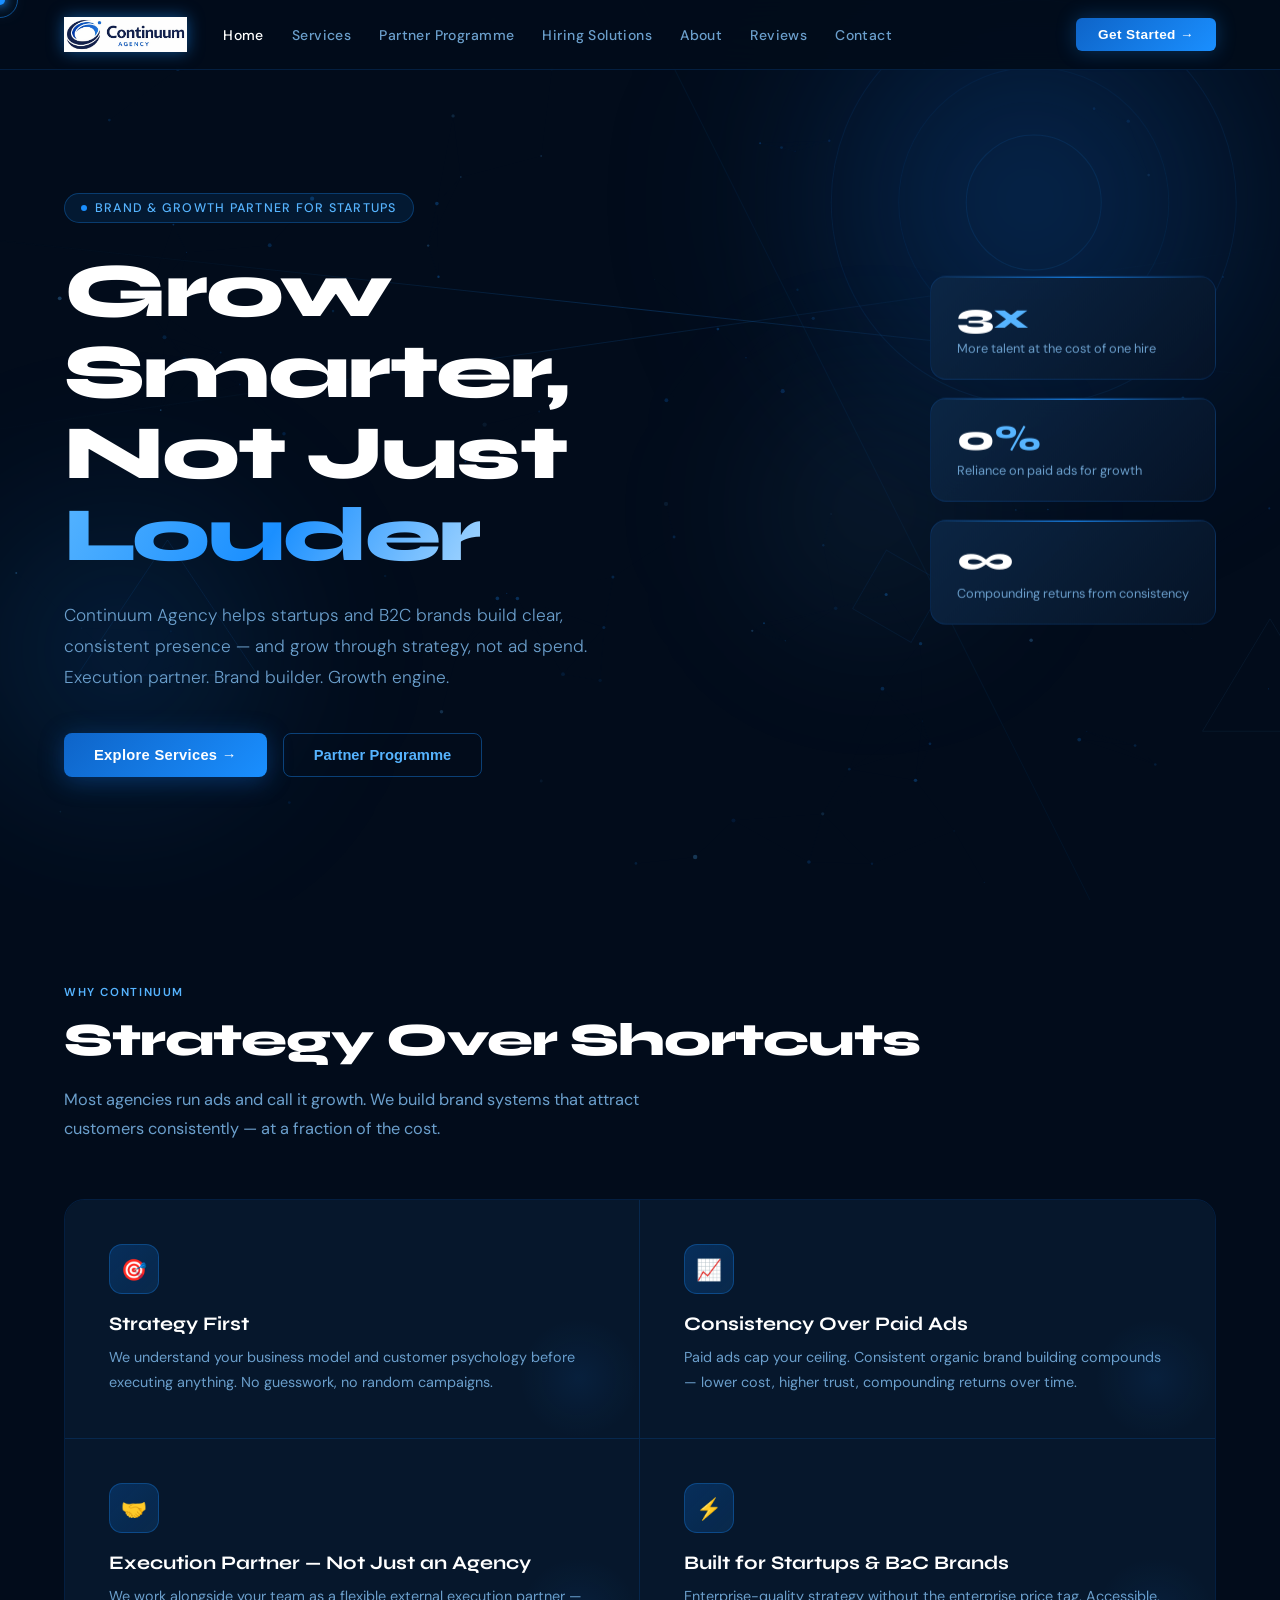
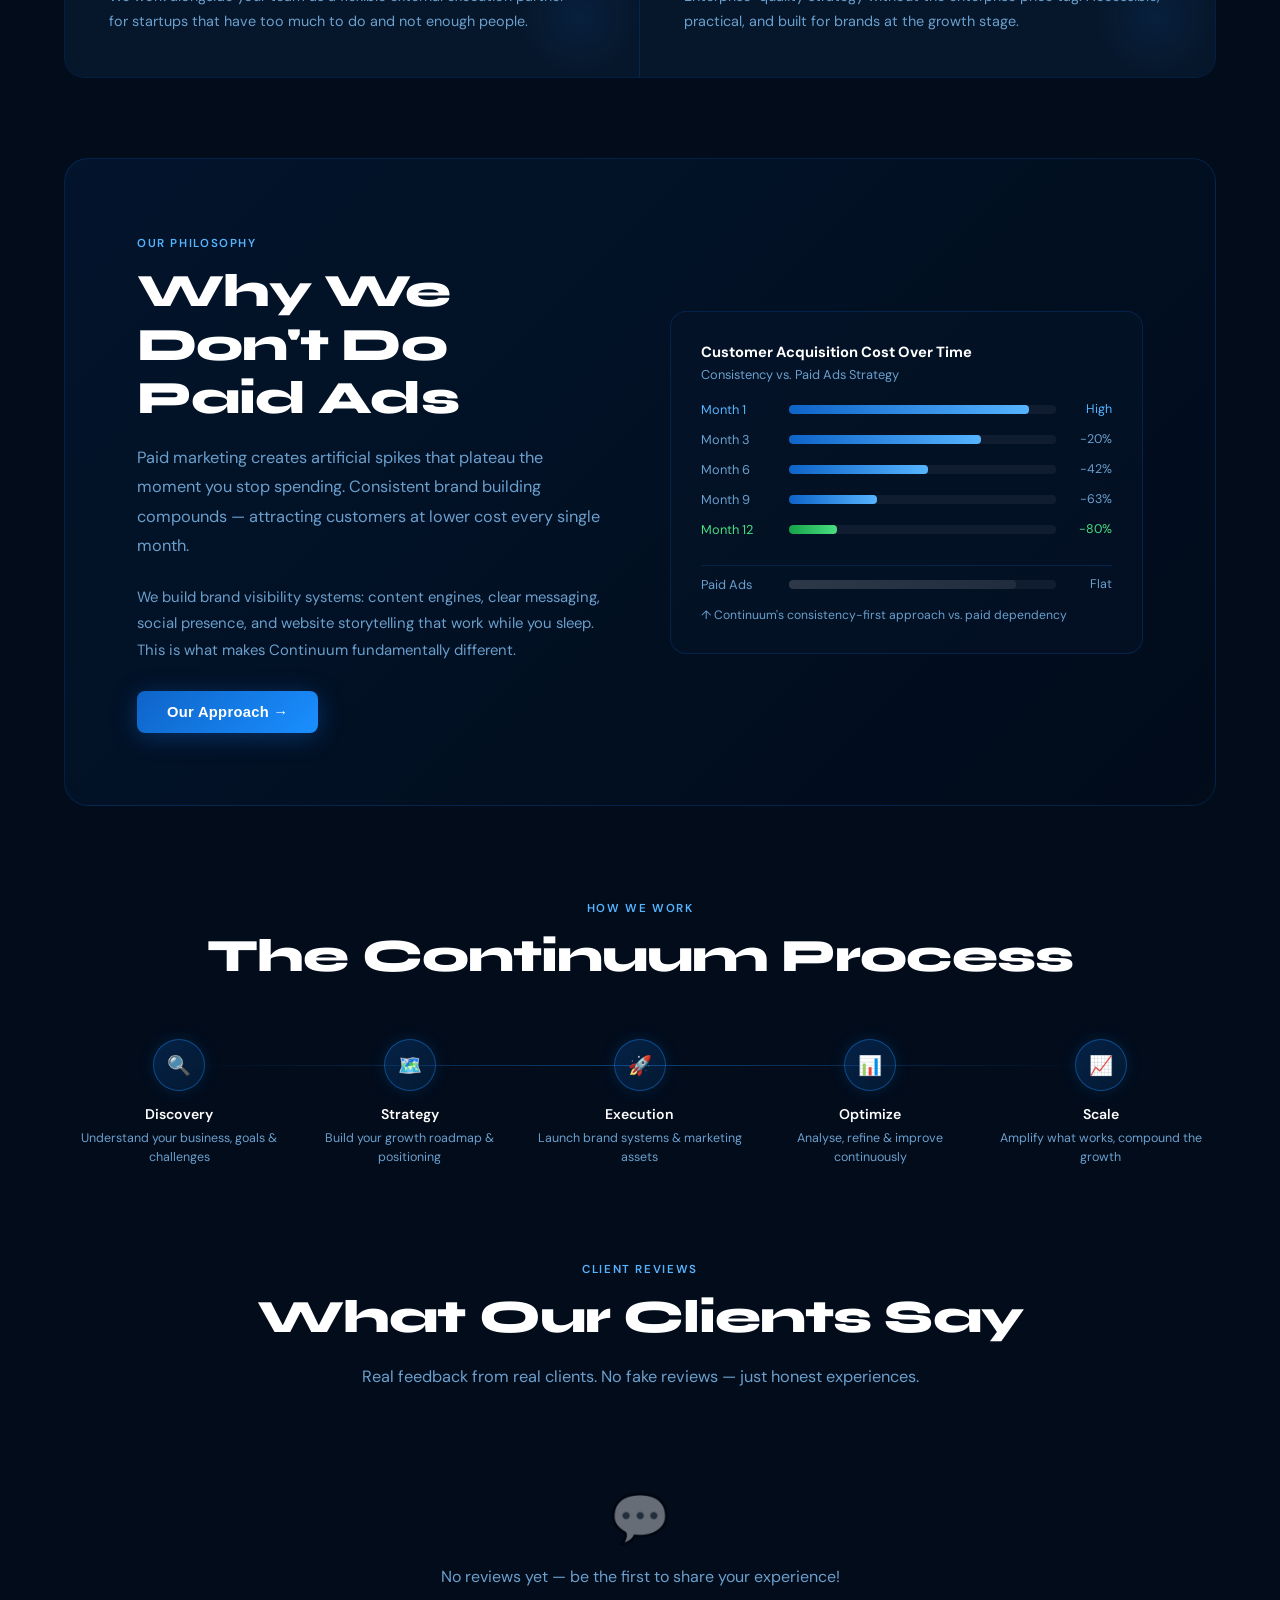
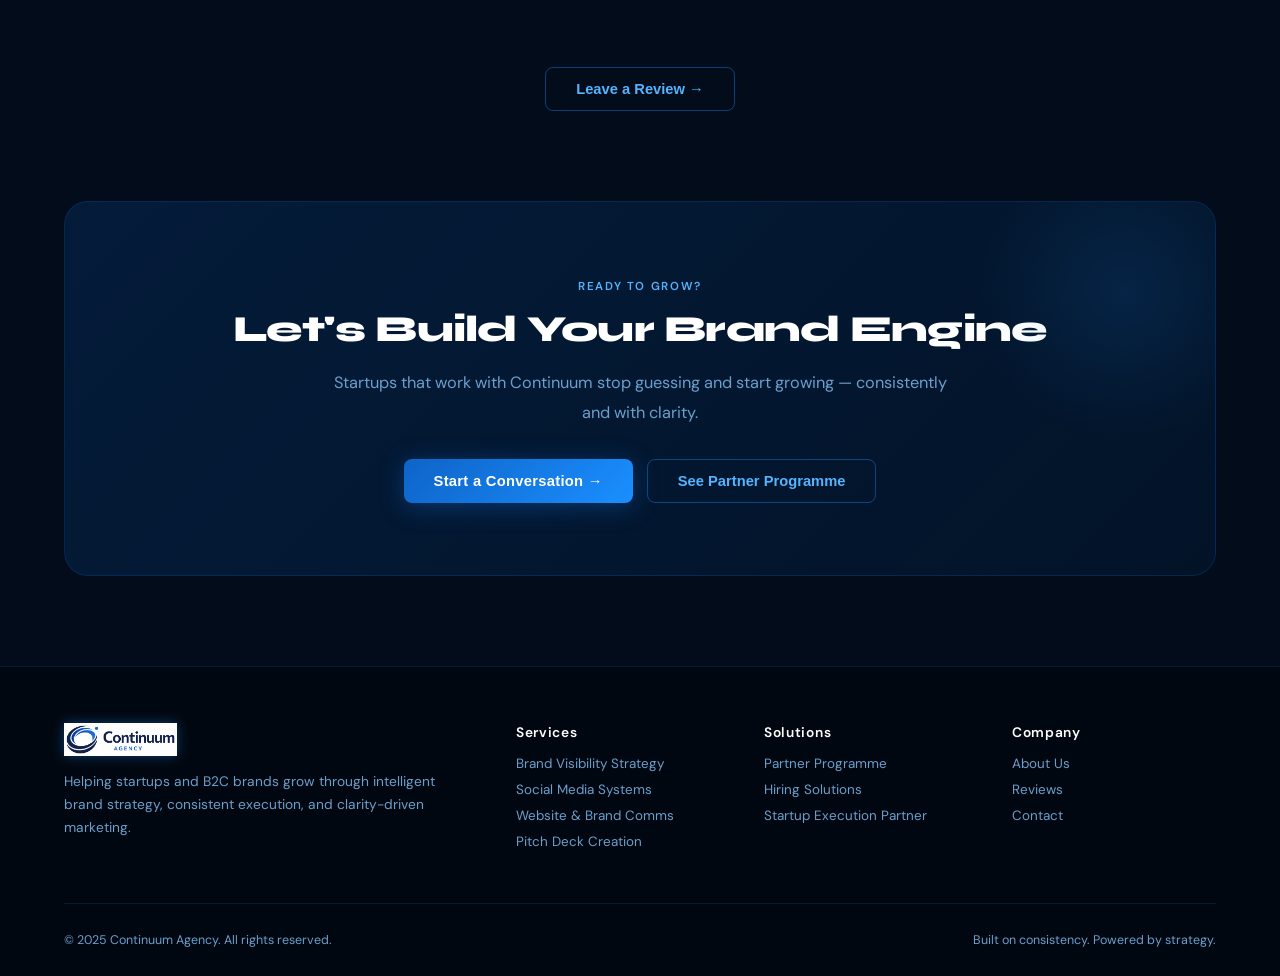
==== index.html @ 82c7ea87 "final website" ====
<!DOCTYPE html>
<html lang="en">
<head>
<meta charset="UTF-8">
<meta name="viewport" content="width=device-width, initial-scale=1.0">
<title>Continuum Agency – Growth Partner for Startups</title>
<link href="https://fonts.googleapis.com/css2?family=Syne:wght@400;500;600;700;800&family=DM+Sans:ital,wght@0,300;0,400;0,500;1,300&display=swap" rel="stylesheet">
<style>
:root {
  --deep: #020c1b;
  --dark: #061428;
  --mid: #0a2040;
  --panel: #0d2847;
  --border: rgba(14,100,200,0.22);
  --b1: #0e64c8;
  --b2: #1a8fff;
  --b3: #56b4ff;
  --b4: #a8d8ff;
  --b5: #d6eeff;
  --accent: #1a8fff;
  --glow: rgba(26,143,255,0.35);
  --white: #ffffff;
  --text: #cce4ff;
  --muted: #6b9fcc;
}
*{margin:0;padding:0;box-sizing:border-box;}
html{scroll-behavior:smooth;}
body{
  font-family:'DM Sans',sans-serif;
  background:var(--deep);
  color:var(--text);
  overflow-x:hidden;
  cursor:none;
}

/* CUSTOM CURSOR */
.cursor{
  position:fixed;width:10px;height:10px;background:var(--b2);
  border-radius:50%;pointer-events:none;z-index:9999;
  transform:translate(-50%,-50%);transition:transform 0.1s;
  box-shadow:0 0 10px var(--b2),0 0 20px var(--b3);
}
.cursor-ring{
  position:fixed;width:36px;height:36px;border:1.5px solid rgba(26,143,255,0.5);
  border-radius:50%;pointer-events:none;z-index:9998;
  transform:translate(-50%,-50%);transition:all 0.15s ease;
}

/* CANVAS BG */
#bg-canvas{position:fixed;top:0;left:0;width:100%;height:100%;z-index:0;pointer-events:none;opacity:0.55;}

/* PAGE SYSTEM */
.page{display:none;min-height:100vh;position:relative;z-index:1;}
.page.active{display:block;}

/* NAV */
nav{
  position:fixed;top:0;left:0;right:0;z-index:1000;
  display:flex;align-items:center;justify-content:space-between;
  padding:0 5%;height:70px;
  background:rgba(2,12,27,0.92);
  backdrop-filter:blur(20px);
  border-bottom:1px solid var(--border);
}
.nav-logo{cursor:pointer;display:flex;align-items:center;margin-right:36px;flex-shrink:0;}
.nav-logo img{height:36px;width:auto;display:block;object-fit:contain;filter:drop-shadow(0 0 8px rgba(26,143,255,0.5));}
.nav-links{display:flex;gap:28px;align-items:center;flex:1;}
.nav-links a{
  color:var(--muted);text-decoration:none;
  font-weight:500;font-size:0.875rem;letter-spacing:0.03em;
  cursor:pointer;transition:color 0.2s;white-space:nowrap;
}
.nav-links a:hover,.nav-links a.active{color:var(--white);}
.nav-cta{
  background:linear-gradient(135deg,var(--b1),var(--b2));
  color:white;padding:9px 22px;border-radius:6px;
  font-weight:600;font-size:0.85rem;cursor:pointer;border:none;
  letter-spacing:0.03em;transition:all 0.2s;white-space:nowrap;
  flex-shrink:0;margin-left:20px;
  box-shadow:0 0 20px rgba(26,143,255,0.3);
}
.nav-cta:hover{transform:translateY(-1px);box-shadow:0 4px 24px rgba(26,143,255,0.5);}

/* HERO */
.hero{
  min-height:100vh;padding-top:70px;
  display:flex;align-items:center;
  position:relative;overflow:hidden;padding:70px 5% 0;
}
.hero-orb{
  position:absolute;border-radius:50%;filter:blur(80px);pointer-events:none;
}
.orb1{width:600px;height:600px;background:radial-gradient(circle,rgba(10,64,128,0.6),transparent 70%);top:-100px;right:-50px;}
.orb2{width:400px;height:400px;background:radial-gradient(circle,rgba(26,143,255,0.2),transparent 70%);bottom:50px;left:-80px;}
.orb3{width:300px;height:300px;background:radial-gradient(circle,rgba(86,180,255,0.15),transparent 70%);top:40%;right:20%;}

/* Geometric lines */
.geo-lines{position:absolute;inset:0;pointer-events:none;overflow:hidden;}
.geo-lines svg{position:absolute;inset:0;width:100%;height:100%;}

.hero-content{position:relative;z-index:2;max-width:680px;animation:fadeUp 0.9s ease both;}
.hero-badge{
  display:inline-flex;align-items:center;gap:8px;
  background:rgba(26,143,255,0.1);border:1px solid rgba(26,143,255,0.3);
  padding:6px 16px;border-radius:100px;margin-bottom:28px;
  font-size:0.78rem;font-weight:500;letter-spacing:0.1em;
  color:var(--b3);text-transform:uppercase;
}
.hero-badge-dot{width:6px;height:6px;border-radius:50%;background:var(--b2);animation:pulse 2s infinite;}
h1{
  font-family:'Syne',sans-serif;
  font-size:clamp(2.8rem,6vw,5rem);font-weight:800;line-height:1.06;
  color:var(--white);margin-bottom:24px;letter-spacing:-0.025em;
}
.gradient-text{
  background:linear-gradient(120deg,var(--b3),var(--b2),var(--b4));
  -webkit-background-clip:text;-webkit-text-fill-color:transparent;background-clip:text;
}
.hero-sub{font-size:1.08rem;line-height:1.8;color:var(--muted);margin-bottom:40px;max-width:540px;font-weight:300;}
.hero-actions{display:flex;gap:16px;flex-wrap:wrap;}
.btn-primary{
  background:linear-gradient(135deg,var(--b1),var(--b2));color:white;
  padding:13px 30px;border-radius:8px;font-weight:600;font-size:0.92rem;
  cursor:pointer;border:none;letter-spacing:0.02em;
  transition:all 0.2s;display:inline-flex;align-items:center;gap:8px;
  box-shadow:0 4px 24px rgba(14,100,200,0.4);
}
.btn-primary:hover{transform:translateY(-2px);box-shadow:0 8px 32px rgba(26,143,255,0.5);}
.btn-outline{
  background:transparent;color:var(--b3);
  padding:13px 30px;border-radius:8px;font-weight:600;font-size:0.92rem;
  cursor:pointer;border:1px solid rgba(26,143,255,0.4);
  transition:all 0.2s;display:inline-flex;align-items:center;gap:8px;
}
.btn-outline:hover{border-color:var(--b2);background:rgba(26,143,255,0.08);color:var(--white);}

.hero-stats{
  position:absolute;right:5%;top:50%;transform:translateY(-50%);
  display:flex;flex-direction:column;gap:18px;z-index:2;
  animation:fadeIn 1s 0.5s ease both;
}
.stat-card{
  background:linear-gradient(135deg,rgba(13,40,71,0.9),rgba(6,20,40,0.9));
  border:1px solid var(--border);backdrop-filter:blur(12px);
  border-radius:16px;padding:22px 26px;min-width:190px;
  position:relative;overflow:hidden;
}
.stat-card::before{
  content:'';position:absolute;top:0;left:0;right:0;height:1px;
  background:linear-gradient(90deg,transparent,var(--b2),transparent);
}
.stat-card .num{font-family:'Syne',sans-serif;font-size:2.2rem;font-weight:800;color:var(--white);line-height:1;}
.stat-card .num span{color:var(--b3);}
.stat-card .label{color:var(--muted);font-size:0.8rem;margin-top:6px;}

/* SECTION */
section{padding:90px 5%;}
.section-tag{
  display:inline-block;font-size:0.72rem;letter-spacing:0.14em;
  text-transform:uppercase;color:var(--b3);font-weight:600;margin-bottom:14px;
}
h2{
  font-family:'Syne',sans-serif;
  font-size:clamp(1.9rem,4vw,2.9rem);font-weight:800;
  color:var(--white);line-height:1.15;letter-spacing:-0.02em;margin-bottom:18px;
}
h3{font-family:'Syne',sans-serif;font-size:1.2rem;font-weight:700;color:var(--white);margin-bottom:10px;}
.section-lead{font-size:1.02rem;color:var(--muted);line-height:1.78;max-width:620px;}

/* FLOATING SHAPES */
.float-shape{position:absolute;border-radius:50%;opacity:0.06;pointer-events:none;}

/* WHY GRID */
.why-grid{
  display:grid;grid-template-columns:1fr 1fr;
  border:1px solid var(--border);border-radius:20px;overflow:hidden;margin-top:56px;
}
.why-item{
  padding:44px;background:rgba(13,40,71,0.4);
  border-right:1px solid var(--border);border-bottom:1px solid var(--border);
  transition:background 0.3s;position:relative;overflow:hidden;
}
.why-item::after{
  content:'';position:absolute;bottom:0;right:0;
  width:120px;height:120px;border-radius:50%;
  background:radial-gradient(circle,rgba(26,143,255,0.08),transparent 70%);
  transition:all 0.3s;
}
.why-item:hover{background:rgba(26,143,255,0.07);}
.why-item:hover::after{transform:scale(2);}
.why-item:nth-child(even){border-right:none;}
.why-item:nth-last-child(-n+2){border-bottom:none;}
.why-icon{
  width:50px;height:50px;border-radius:13px;
  background:linear-gradient(135deg,rgba(14,100,200,0.3),rgba(26,143,255,0.15));
  border:1px solid rgba(26,143,255,0.3);
  display:flex;align-items:center;justify-content:center;
  font-size:1.3rem;margin-bottom:18px;
}
.why-item p{color:var(--muted);font-size:0.9rem;line-height:1.7;margin-top:6px;}

/* SERVICES */
.services-grid{display:grid;grid-template-columns:repeat(3,1fr);gap:20px;margin-top:56px;}
.service-card{
  background:linear-gradient(160deg,rgba(13,40,71,0.6),rgba(6,20,40,0.8));
  border:1px solid var(--border);border-radius:20px;padding:36px 28px;
  transition:all 0.3s;position:relative;overflow:hidden;
}
.service-card::before{
  content:'';position:absolute;top:0;left:0;right:0;height:2px;
  background:linear-gradient(90deg,transparent,var(--b2),transparent);
  opacity:0;transition:opacity 0.3s;
}
.service-card:hover{border-color:rgba(26,143,255,0.4);background:linear-gradient(160deg,rgba(26,143,255,0.1),rgba(6,20,40,0.9));transform:translateY(-4px);}
.service-card:hover::before{opacity:1;}
.service-icon{font-size:1.9rem;margin-bottom:18px;}
.service-card p{color:var(--muted);font-size:0.88rem;line-height:1.65;}
.service-includes{list-style:none;margin-top:12px;display:flex;flex-direction:column;gap:7px;}
.service-includes li{color:var(--muted);font-size:0.86rem;display:flex;align-items:flex-start;gap:8px;}
.service-includes li::before{content:'→';color:var(--b3);flex-shrink:0;font-size:0.78rem;margin-top:2px;}
.purpose{
  margin-top:14px;padding-top:12px;border-top:1px solid var(--border);
  font-size:0.8rem;color:var(--b3);font-weight:500;font-style:italic;
}

/* REVIEW SECTION */
.reviews-section{padding:90px 5%;position:relative;overflow:hidden;}
.reviews-bg{
  position:absolute;inset:0;
  background:linear-gradient(180deg,var(--deep) 0%,rgba(10,32,64,0.5) 50%,var(--deep) 100%);
  pointer-events:none;
}

.review-submit-card{
  background:linear-gradient(135deg,rgba(13,40,71,0.8),rgba(6,20,40,0.9));
  border:1px solid var(--border);border-radius:24px;padding:52px;
  position:relative;overflow:hidden;max-width:700px;margin:0 auto;
}
.review-submit-card::before{
  content:'';position:absolute;top:-50%;left:-50%;
  width:200%;height:200%;
  background:radial-gradient(ellipse 50% 40% at 50% 0%,rgba(26,143,255,0.08),transparent 60%);
  pointer-events:none;
}
.stars-input{display:flex;gap:6px;margin-bottom:20px;}
.star-btn{
  font-size:1.8rem;cursor:pointer;color:rgba(255,255,255,0.2);
  transition:color 0.15s,transform 0.1s;background:none;border:none;
  padding:0 2px;
}
.star-btn.active,.star-btn:hover{color:#fbbf24;transform:scale(1.15);}

.review-list{
  display:grid;grid-template-columns:repeat(3,1fr);gap:20px;margin-top:48px;
}
.review-card{
  background:linear-gradient(160deg,rgba(13,40,71,0.7),rgba(6,20,40,0.8));
  border:1px solid var(--border);border-radius:18px;padding:28px 24px;
  position:relative;overflow:hidden;
}
.review-card::before{
  content:open-quote;position:absolute;top:-10px;left:16px;
  font-size:5rem;color:rgba(26,143,255,0.1);font-family:serif;line-height:1;
}
.review-stars{color:#fbbf24;font-size:0.9rem;margin-bottom:10px;letter-spacing:2px;}
.review-text{color:var(--text);font-size:0.9rem;line-height:1.7;margin-bottom:16px;}
.review-author-name{color:var(--white);font-weight:600;font-size:0.88rem;}
.review-author-company{color:var(--muted);font-size:0.8rem;}
.review-date{color:var(--muted);font-size:0.75rem;margin-top:4px;}
.empty-reviews{
  text-align:center;padding:48px;color:var(--muted);
  grid-column:1/-1;
}
.empty-reviews .empty-icon{font-size:3rem;margin-bottom:16px;opacity:0.4;}

/* CONSISTENCY */
.consistency-section{
  background:linear-gradient(135deg,rgba(14,100,200,0.1),rgba(6,20,40,0));
  border-radius:24px;border:1px solid var(--border);
  padding:72px;margin:0 5%;
  display:grid;grid-template-columns:1fr 1fr;gap:60px;align-items:center;
}
.consistency-chart{
  background:rgba(6,20,40,0.6);border-radius:16px;padding:30px;
  border:1px solid var(--border);
}
.bar-chart{display:flex;flex-direction:column;gap:13px;margin-top:18px;}
.bar-row{display:flex;align-items:center;gap:12px;}
.bar-label{font-size:0.8rem;color:var(--muted);width:76px;flex-shrink:0;}
.bar-track{flex:1;background:rgba(255,255,255,0.05);border-radius:4px;height:9px;overflow:hidden;}
.bar-fill{height:100%;border-radius:4px;background:linear-gradient(90deg,var(--b1),var(--b3));}
.bar-fill.muted{background:linear-gradient(90deg,rgba(255,255,255,0.12),rgba(255,255,255,0.07));}
.bar-pct{font-size:0.78rem;color:var(--muted);width:44px;text-align:right;}

/* PROCESS */
.process-steps{
  display:grid;grid-template-columns:repeat(5,1fr);
  gap:0;margin-top:56px;position:relative;
}
.process-steps::before{
  content:'';position:absolute;top:26px;left:10%;right:10%;
  height:1px;background:linear-gradient(90deg,transparent,rgba(26,143,255,0.4),transparent);
}
.process-step{text-align:center;padding:0 10px;}
.p-dot{
  width:52px;height:52px;border-radius:50%;
  background:linear-gradient(135deg,rgba(14,100,200,0.25),rgba(26,143,255,0.1));
  border:1.5px solid rgba(26,143,255,0.4);
  display:flex;align-items:center;justify-content:center;
  margin:0 auto 14px;font-size:1.2rem;position:relative;z-index:1;
  box-shadow:0 0 16px rgba(26,143,255,0.15);
}
.process-step h4{color:var(--white);font-size:0.88rem;font-weight:600;margin-bottom:6px;}
.process-step p{color:var(--muted);font-size:0.78rem;line-height:1.5;}

/* PARTNER */
.partner-hero{
  background:linear-gradient(135deg,rgba(14,100,200,0.15),rgba(6,20,40,0) 60%);
  border:1px solid var(--border);border-radius:24px;
  padding:60px;margin-top:44px;position:relative;overflow:hidden;
}
.partner-hero::after{
  content:'';position:absolute;right:-80px;top:-80px;
  width:380px;height:380px;border-radius:50%;
  background:radial-gradient(circle,rgba(26,143,255,0.12),transparent 70%);
}
.partner-how{display:grid;grid-template-columns:repeat(3,1fr);gap:20px;margin-top:44px;}
.step-card{
  background:linear-gradient(160deg,rgba(13,40,71,0.6),rgba(6,20,40,0.8));
  border:1px solid var(--border);border-radius:16px;padding:28px;
}
.step-num{
  font-family:'Syne',sans-serif;font-size:2.8rem;font-weight:800;
  color:rgba(26,143,255,0.18);line-height:1;margin-bottom:14px;
}
.step-card p{color:var(--muted);font-size:0.9rem;line-height:1.7;}
.companies-visual{
  background:rgba(6,20,40,0.6);border:1px solid var(--border);
  border-radius:16px;padding:36px;margin-top:44px;
}
.companies-grid{display:grid;grid-template-columns:repeat(3,1fr);gap:14px;margin-top:20px;}
.company-col{
  background:rgba(14,100,200,0.1);border-radius:12px;padding:18px;text-align:center;
  border:1px solid rgba(26,143,255,0.15);
}
.company-col .company-name{font-family:'Syne',sans-serif;font-weight:700;color:var(--white);margin-bottom:10px;}
.role-tag{
  display:inline-block;background:rgba(26,143,255,0.15);border:1px solid rgba(26,143,255,0.25);
  padding:3px 10px;border-radius:100px;font-size:0.76rem;color:var(--b4);margin:3px;
}

/* HIRING */
.hiring-grid{display:grid;grid-template-columns:1fr 1fr;gap:28px;margin-top:44px;}
.hiring-card{
  background:linear-gradient(160deg,rgba(13,40,71,0.6),rgba(6,20,40,0.8));
  border:1px solid var(--border);border-radius:20px;padding:44px;
}
.hiring-step{
  display:flex;gap:14px;align-items:flex-start;
  padding:14px 0;border-bottom:1px solid var(--border);
}
.hiring-step:last-child{border-bottom:none;}
.step-icon{
  width:34px;height:34px;border-radius:50%;
  background:rgba(14,100,200,0.2);border:1px solid rgba(26,143,255,0.25);
  display:flex;align-items:center;justify-content:center;
  flex-shrink:0;color:var(--b3);font-weight:700;font-size:0.82rem;
}
.step-text h4{color:var(--white);font-size:0.92rem;font-weight:600;margin-bottom:3px;}
.step-text p{color:var(--muted);font-size:0.86rem;line-height:1.6;}

/* ABOUT */
.about-layout{display:grid;grid-template-columns:1fr 1fr;gap:72px;align-items:center;}
.value-item{display:flex;gap:14px;align-items:flex-start;padding:18px 0;border-bottom:1px solid var(--border);}
.value-item:last-child{border-bottom:none;}
.value-icon{font-size:1.4rem;flex-shrink:0;}
.value-item h4{color:var(--white);font-weight:600;margin-bottom:3px;}
.value-item p{color:var(--muted);font-size:0.88rem;line-height:1.6;}
.about-visual{
  background:linear-gradient(160deg,rgba(13,40,71,0.7),rgba(6,20,40,0.9));
  border:1px solid var(--border);border-radius:24px;padding:44px;text-align:center;
}
.mission-stat-grid{display:grid;grid-template-columns:1fr 1fr;gap:20px;margin-top:28px;}
.m-stat{
  background:rgba(14,100,200,0.12);border-radius:13px;padding:24px;
  border:1px solid rgba(26,143,255,0.2);
}
.m-stat .big{font-family:'Syne',sans-serif;font-size:1.8rem;font-weight:800;color:var(--white);}
.m-stat .small{color:var(--muted);font-size:0.8rem;margin-top:4px;}

/* CONTACT */
.contact-layout{display:grid;grid-template-columns:1fr 1fr;gap:72px;align-items:start;}
.contact-form{
  background:linear-gradient(160deg,rgba(13,40,71,0.7),rgba(6,20,40,0.9));
  border:1px solid var(--border);border-radius:20px;padding:44px;
}
.form-group{margin-bottom:20px;}
.form-group label{display:block;font-size:0.83rem;font-weight:500;color:var(--muted);margin-bottom:7px;}
.form-group input,.form-group textarea,.form-group select{
  width:100%;background:rgba(6,20,40,0.8);border:1px solid var(--border);
  border-radius:8px;padding:11px 14px;color:var(--white);
  font-family:'DM Sans',sans-serif;font-size:0.92rem;
  outline:none;transition:border-color 0.2s;
}
.form-group input:focus,.form-group textarea:focus,.form-group select:focus{border-color:var(--b2);}
.form-group select option{background:var(--dark);}
.form-group textarea{resize:vertical;min-height:110px;}
.contact-info{padding-top:36px;}
.info-item{display:flex;gap:14px;align-items:flex-start;padding:20px 0;border-bottom:1px solid var(--border);}
.info-icon{
  width:46px;height:46px;border-radius:12px;
  background:rgba(14,100,200,0.2);border:1px solid rgba(26,143,255,0.25);
  display:flex;align-items:center;justify-content:center;font-size:1.1rem;flex-shrink:0;
}
.info-item h4{color:var(--white);font-weight:600;margin-bottom:3px;}
.info-item p{color:var(--muted);font-size:0.88rem;}

/* FOOTER */
footer{
  background:rgba(0,0,0,0.4);border-top:1px solid var(--border);
  padding:56px 5% 28px;position:relative;z-index:1;
}
.footer-grid{display:grid;grid-template-columns:2fr 1fr 1fr 1fr;gap:44px;margin-bottom:44px;}
.footer-brand img{height:33px;object-fit:contain;display:block;filter:drop-shadow(0 0 6px rgba(26,143,255,0.4));}
.footer-brand p{color:var(--muted);font-size:0.86rem;line-height:1.7;margin-top:14px;}
.footer-col h5{color:var(--white);font-weight:600;margin-bottom:14px;font-size:0.86rem;letter-spacing:0.05em;}
.footer-col a{display:block;color:var(--muted);text-decoration:none;font-size:0.84rem;margin-bottom:9px;cursor:pointer;transition:color 0.2s;}
.footer-col a:hover{color:var(--b3);}
.footer-bottom{
  display:flex;justify-content:space-between;align-items:center;
  padding-top:28px;border-top:1px solid var(--border);
  color:var(--muted);font-size:0.78rem;
}

/* SUCCESS / ERROR MSGS */
.success-msg,.error-msg{
  display:none;border-radius:8px;padding:14px;text-align:center;margin-top:14px;
  font-size:0.88rem;
}
.success-msg{background:rgba(26,143,255,0.12);border:1px solid rgba(26,143,255,0.35);color:var(--b4);}
.error-msg{background:rgba(239,68,68,0.12);border:1px solid rgba(239,68,68,0.3);color:#fca5a5;}

/* ANIMATIONS */
@keyframes fadeUp{from{opacity:0;transform:translateY(20px);}to{opacity:1;transform:translateY(0);}}
@keyframes fadeIn{from{opacity:0;}to{opacity:1;}}
@keyframes pulse{0%,100%{opacity:1;}50%{opacity:0.4;}}
@keyframes float{0%,100%{transform:translateY(0);}50%{transform:translateY(-12px);}}
@keyframes rotateSlow{to{transform:rotate(360deg);}}

/* DECORATIVE SVG ELEMENT */
.deco-ring{
  position:absolute;border-radius:50%;
  border:1px solid rgba(26,143,255,0.12);
  pointer-events:none;
}

/* RESPONSIVE */
@media(max-width:1100px){.nav-links{gap:18px;}.nav-links a{font-size:0.82rem;}}
@media(max-width:900px){
  .hero-stats{display:none;}
  .services-grid,.partner-how,.companies-grid,.review-list{grid-template-columns:1fr 1fr;}
  .process-steps{grid-template-columns:1fr 1fr;}
  .why-grid,.hiring-grid,.about-layout,.contact-layout,.footer-grid{grid-template-columns:1fr;}
  .consistency-section{grid-template-columns:1fr;margin:0;border-radius:0;padding:56px 5%;}
  .partner-hero{padding:36px;}
}
@media(max-width:600px){
  .services-grid,.partner-how,.companies-grid,.review-list{grid-template-columns:1fr;}
  .nav-links{display:none;}
  h1{font-size:2.2rem;}
  body{cursor:auto;}
  .cursor,.cursor-ring{display:none;}
}
</style>
</head>
<body>

<div class="cursor" id="cursor"></div>
<div class="cursor-ring" id="cursorRing"></div>
<canvas id="bg-canvas"></canvas>

<!-- NAV -->
<nav>
  <div class="nav-logo" onclick="showPage('home')">
    <img src="[data-uri]" alt="Continuum Agency">
  </div>
  <div class="nav-links">
    <a onclick="showPage('home')" class="active" id="nav-home">Home</a>
    <a onclick="showPage('services')" id="nav-services">Services</a>
    <a onclick="showPage('partner')" id="nav-partner">Partner Programme</a>
    <a onclick="showPage('hiring')" id="nav-hiring">Hiring Solutions</a>
    <a onclick="showPage('about')" id="nav-about">About</a>
    <a onclick="showPage('reviews')" id="nav-reviews">Reviews</a>
    <a onclick="showPage('contact')" id="nav-contact">Contact</a>
  </div>
  <button class="nav-cta" onclick="showPage('contact')">Get Started →</button>
</nav>


<!-- ==================== HOME ==================== -->
<div class="page active" id="page-home">
  <section class="hero">
    <div class="hero-orb orb1"></div>
    <div class="hero-orb orb2"></div>
    <div class="hero-orb orb3"></div>

    <!-- Geometric SVG lines -->
    <div class="geo-lines">
      <svg viewBox="0 0 1400 800" preserveAspectRatio="xMidYMid slice">
        <defs>
          <linearGradient id="lineGrad" x1="0%" y1="0%" x2="100%" y2="0%">
            <stop offset="0%" style="stop-color:transparent"/>
            <stop offset="50%" style="stop-color:rgba(26,143,255,0.25)"/>
            <stop offset="100%" style="stop-color:transparent"/>
          </linearGradient>
        </defs>
        <line x1="0" y1="200" x2="1400" y2="350" stroke="url(#lineGrad)" stroke-width="0.8"/>
        <line x1="0" y1="400" x2="1400" y2="200" stroke="url(#lineGrad)" stroke-width="0.5"/>
        <line x1="700" y1="0" x2="1100" y2="800" stroke="rgba(26,143,255,0.1)" stroke-width="0.6"/>
        <circle cx="1050" cy="180" r="180" fill="none" stroke="rgba(26,143,255,0.08)" stroke-width="1"/>
        <circle cx="1050" cy="180" r="120" fill="none" stroke="rgba(26,143,255,0.06)" stroke-width="1"/>
        <circle cx="1050" cy="180" r="60" fill="none" stroke="rgba(26,143,255,0.1)" stroke-width="1"/>
        <polygon points="200,600 280,480 360,600" fill="none" stroke="rgba(26,143,255,0.1)" stroke-width="0.8"/>
        <polygon points="1200,650 1260,550 1320,650" fill="none" stroke="rgba(86,180,255,0.08)" stroke-width="0.8"/>
        <rect x="900" y="500" width="60" height="60" fill="none" stroke="rgba(26,143,255,0.08)" stroke-width="0.8" transform="rotate(30 930 530)"/>
      </svg>
    </div>

    <div class="hero-content">
      <div class="hero-badge">
        <div class="hero-badge-dot"></div>
        Brand & Growth Partner for Startups
      </div>
      <h1>Grow Smarter,<br>Not Just <span class="gradient-text">Louder</span></h1>
      <p class="hero-sub">
        Continuum Agency helps startups and B2C brands build clear, consistent presence — and grow through strategy, not ad spend. Execution partner. Brand builder. Growth engine.
      </p>
      <div class="hero-actions">
        <button class="btn-primary" onclick="showPage('services')">Explore Services →</button>
        <button class="btn-outline" onclick="showPage('partner')">Partner Programme</button>
      </div>
    </div>

    <div class="hero-stats">
      <div class="stat-card">
        <div class="num">3<span>x</span></div>
        <div class="label">More talent at the cost of one hire</div>
      </div>
      <div class="stat-card">
        <div class="num">0<span>%</span></div>
        <div class="label">Reliance on paid ads for growth</div>
      </div>
      <div class="stat-card">
        <div class="num">∞</div>
        <div class="label">Compounding returns from consistency</div>
      </div>
    </div>
  </section>

  <!-- WHY -->
  <section style="padding:80px 5%;">
    <div class="section-tag">Why Continuum</div>
    <h2>Strategy Over Shortcuts</h2>
    <p class="section-lead">Most agencies run ads and call it growth. We build brand systems that attract customers consistently — at a fraction of the cost.</p>
    <div class="why-grid">
      <div class="why-item">
        <div class="why-icon">🎯</div>
        <h3>Strategy First</h3>
        <p>We understand your business model and customer psychology before executing anything. No guesswork, no random campaigns.</p>
      </div>
      <div class="why-item">
        <div class="why-icon">📈</div>
        <h3>Consistency Over Paid Ads</h3>
        <p>Paid ads cap your ceiling. Consistent organic brand building compounds — lower cost, higher trust, compounding returns over time.</p>
      </div>
      <div class="why-item">
        <div class="why-icon">🤝</div>
        <h3>Execution Partner — Not Just an Agency</h3>
        <p>We work alongside your team as a flexible external execution partner — for startups that have too much to do and not enough people.</p>
      </div>
      <div class="why-item">
        <div class="why-icon">⚡</div>
        <h3>Built for Startups & B2C Brands</h3>
        <p>Enterprise-quality strategy without the enterprise price tag. Accessible, practical, and built for brands at the growth stage.</p>
      </div>
    </div>
  </section>

  <!-- CONSISTENCY -->
  <div class="consistency-section">
    <div>
      <div class="section-tag">Our Philosophy</div>
      <h2>Why We Don't Do Paid Ads</h2>
      <p class="section-lead" style="margin-bottom:24px;">
        Paid marketing creates artificial spikes that plateau the moment you stop spending. Consistent brand building compounds — attracting customers at lower cost every single month.
      </p>
      <p style="color:var(--muted);font-size:0.93rem;line-height:1.78;">
        We build brand visibility systems: content engines, clear messaging, social presence, and website storytelling that work while you sleep. This is what makes Continuum fundamentally different.
      </p>
      <button class="btn-primary" style="margin-top:28px;" onclick="showPage('about')">Our Approach →</button>
    </div>
    <div class="consistency-chart">
      <h4 style="color:var(--white);font-size:0.92rem;margin-bottom:4px;">Customer Acquisition Cost Over Time</h4>
      <p style="color:var(--muted);font-size:0.8rem;margin-bottom:8px;">Consistency vs. Paid Ads Strategy</p>
      <div class="bar-chart">
        <div class="bar-row"><div class="bar-label" style="color:var(--b3);">Month 1</div><div class="bar-track"><div class="bar-fill" style="width:90%;"></div></div><div class="bar-pct" style="color:var(--b3);">High</div></div>
        <div class="bar-row"><div class="bar-label">Month 3</div><div class="bar-track"><div class="bar-fill" style="width:72%;"></div></div><div class="bar-pct">-20%</div></div>
        <div class="bar-row"><div class="bar-label">Month 6</div><div class="bar-track"><div class="bar-fill" style="width:52%;"></div></div><div class="bar-pct">-42%</div></div>
        <div class="bar-row"><div class="bar-label">Month 9</div><div class="bar-track"><div class="bar-fill" style="width:33%;"></div></div><div class="bar-pct">-63%</div></div>
        <div class="bar-row"><div class="bar-label" style="color:#4ade80;">Month 12</div><div class="bar-track"><div class="bar-fill" style="width:18%;background:linear-gradient(90deg,#16a34a,#4ade80);"></div></div><div class="bar-pct" style="color:#4ade80;">-80%</div></div>
        <div style="margin-top:14px;padding-top:10px;border-top:1px solid var(--border);">
          <div class="bar-row"><div class="bar-label" style="color:var(--muted);">Paid Ads</div><div class="bar-track"><div class="bar-fill muted" style="width:85%;"></div></div><div class="bar-pct" style="color:var(--muted);">Flat</div></div>
        </div>
      </div>
      <p style="font-size:0.76rem;color:var(--muted);margin-top:14px;">↑ Continuum's consistency-first approach vs. paid dependency</p>
    </div>
  </div>

  <!-- PROCESS -->
  <section>
    <div style="text-align:center;margin-bottom:6px;">
      <div class="section-tag">How We Work</div>
      <h2>The Continuum Process</h2>
    </div>
    <div class="process-steps">
      <div class="process-step"><div class="p-dot">🔍</div><h4>Discovery</h4><p>Understand your business, goals & challenges</p></div>
      <div class="process-step"><div class="p-dot">🗺️</div><h4>Strategy</h4><p>Build your growth roadmap & positioning</p></div>
      <div class="process-step"><div class="p-dot">🚀</div><h4>Execution</h4><p>Launch brand systems & marketing assets</p></div>
      <div class="process-step"><div class="p-dot">📊</div><h4>Optimize</h4><p>Analyse, refine & improve continuously</p></div>
      <div class="process-step"><div class="p-dot">📈</div><h4>Scale</h4><p>Amplify what works, compound the growth</p></div>
    </div>
  </section>

  <!-- REVIEWS PREVIEW -->
  <section style="padding-top:0;">
    <div style="text-align:center;margin-bottom:8px;">
      <div class="section-tag">Client Reviews</div>
      <h2>What Our Clients Say</h2>
      <p class="section-lead" style="margin:0 auto 36px;text-align:center;">Real feedback from real clients. No fake reviews — just honest experiences.</p>
    </div>
    <div id="home-reviews-preview" class="review-list"></div>
    <div style="text-align:center;margin-top:32px;">
      <button class="btn-outline" onclick="showPage('reviews')">Leave a Review →</button>
    </div>
  </section>

  <!-- CTA -->
  <section style="padding-top:0;text-align:center;">
    <div style="background:linear-gradient(135deg,rgba(14,100,200,0.18),rgba(26,143,255,0.06));
                border:1px solid var(--border);border-radius:24px;padding:72px 36px;position:relative;overflow:hidden;">
      <div style="position:absolute;top:-60px;right:-60px;width:300px;height:300px;border-radius:50%;background:radial-gradient(circle,rgba(26,143,255,0.12),transparent 70%);pointer-events:none;"></div>
      <div class="section-tag">Ready to Grow?</div>
      <h2 style="font-size:2.3rem;">Let's Build Your Brand Engine</h2>
      <p class="section-lead" style="margin:0 auto 32px;text-align:center;">
        Startups that work with Continuum stop guessing and start growing — consistently and with clarity.
      </p>
      <div style="display:flex;gap:14px;justify-content:center;flex-wrap:wrap;">
        <button class="btn-primary" onclick="showPage('contact')">Start a Conversation →</button>
        <button class="btn-outline" onclick="showPage('partner')">See Partner Programme</button>
      </div>
    </div>
  </section>

  <footer>
    <div class="footer-grid">
      <div class="footer-brand"><img src="[data-uri]" alt="Continuum Agency"><p>Helping startups and B2C brands grow through intelligent brand strategy, consistent execution, and clarity-driven marketing.</p></div>
      <div class="footer-col"><h5>Services</h5><a onclick="showPage('services')">Brand Visibility Strategy</a><a onclick="showPage('services')">Social Media Systems</a><a onclick="showPage('services')">Website & Brand Comms</a><a onclick="showPage('services')">Pitch Deck Creation</a></div>
      <div class="footer-col"><h5>Solutions</h5><a onclick="showPage('partner')">Partner Programme</a><a onclick="showPage('hiring')">Hiring Solutions</a><a onclick="showPage('services')">Startup Execution Partner</a></div>
      <div class="footer-col"><h5>Company</h5><a onclick="showPage('about')">About Us</a><a onclick="showPage('reviews')">Reviews</a><a onclick="showPage('contact')">Contact</a></div>
    </div>
    <div class="footer-bottom"><span>© 2025 Continuum Agency. All rights reserved.</span><span>Built on consistency. Powered by strategy.</span></div>
  </footer>
</div>


<!-- ==================== SERVICES ==================== -->
<div class="page" id="page-services">
  <div style="padding-top:70px;">
    <section>
      <div class="section-tag">What We Do</div>
      <h2>Core Services of<br>Continuum Agency</h2>
      <p class="section-lead">Six focused offerings — each designed to help startups and B2C brands build clarity, consistency, and compounding growth.</p>
      <div class="services-grid">
        <div class="service-card"><div class="service-icon">🏷️</div><h3>Brand Visibility Strategy</h3><p>Helping B2C brands build a clear and consistent presence across platforms.</p><ul class="service-includes"><li>Brand positioning refinement</li><li>Messaging and storytelling framework</li><li>Content direction for social platforms</li><li>Brand voice development</li></ul><div class="purpose">Purpose: To make sure the brand communicates clearly and consistently.</div></div>
        <div class="service-card"><div class="service-icon">📱</div><h3>Social Media Content Systems</h3><p>Creating a structured and consistent content presence for brands.</p><ul class="service-includes"><li>Monthly content calendar</li><li>Instagram content planning</li><li>Caption strategy and hooks</li><li>Content themes and storytelling formats</li></ul><div class="purpose">Purpose: To maintain consistent visibility and engagement.</div></div>
        <div class="service-card"><div class="service-icon">🌐</div><h3>Website & Brand Communication</h3><p>Helping brands communicate their story clearly through their website.</p><ul class="service-includes"><li>Website structure planning</li><li>Website messaging and copy guidance</li><li>Landing page optimisation</li><li>Brand narrative alignment with website</li></ul><div class="purpose">Purpose: To ensure the website reflects the brand story and positioning.</div></div>
        <div class="service-card"><div class="service-icon">📊</div><h3>Pitch Deck Creation</h3><p>Helping startups present their brand clearly to investors or partners.</p><ul class="service-includes"><li>Investor pitch deck design</li><li>Brand story presentation</li><li>Market positioning slides</li><li>Visual narrative structure</li></ul><div class="purpose">Purpose: To make the brand clear and compelling for investors.</div></div>
        <div class="service-card"><div class="service-icon">👥</div><h3>Hiring & Team Structuring Support</h3><p>Helping early-stage brands hire the right marketing roles.</p><ul class="service-includes"><li>Identifying marketing roles needed</li><li>Writing job descriptions</li><li>Structuring marketing teams</li><li>End-to-end hiring guidance</li></ul><div class="purpose">Purpose: To help brands build the right internal marketing foundation.</div></div>
        <div class="service-card" style="border-color:rgba(26,143,255,0.35);background:linear-gradient(160deg,rgba(14,100,200,0.14),rgba(6,20,40,0.9));"><div class="service-icon">⚡</div><h3>Startup Execution Partner</h3><p>Many startups have too much work but not enough people. Work with us on a monthly partnership model.</p><ul class="service-includes"><li>Ongoing marketing support</li><li>Content creation assistance</li><li>Pitch decks & website improvements</li><li>Brand communication work</li></ul><div class="purpose">Think of it as: an on-demand marketing & brand execution partner.</div></div>
      </div>

      <div style="margin-top:36px;background:linear-gradient(135deg,rgba(14,100,200,0.16),rgba(26,143,255,0.05));
                  border:1px solid var(--border);border-radius:20px;padding:52px 44px;
                  display:grid;grid-template-columns:1fr 1fr;gap:44px;align-items:center;">
        <div>
          <div class="section-tag">Our Differentiator</div>
          <h3 style="font-size:1.5rem;margin-bottom:14px;">Why Our Approach Works</h3>
          <p style="color:var(--muted);line-height:1.78;font-size:0.93rem;">We don't run ads and call it growth. We build brand systems — clear messaging, consistent content, and well-structured communication — that compound over time and reduce your cost per acquisition with every passing month.</p>
        </div>
        <div style="display:flex;flex-direction:column;gap:13px;">
          <div style="display:flex;gap:10px;"><span style="color:#4ade80;font-size:1rem;flex-shrink:0;">✓</span><p style="color:var(--text);font-size:0.9rem;">Strategy before execution — always</p></div>
          <div style="display:flex;gap:10px;"><span style="color:#4ade80;font-size:1rem;flex-shrink:0;">✓</span><p style="color:var(--text);font-size:0.9rem;">Consistency that builds brand authority over time</p></div>
          <div style="display:flex;gap:10px;"><span style="color:#4ade80;font-size:1rem;flex-shrink:0;">✓</span><p style="color:var(--text);font-size:0.9rem;">Flexible execution partner — not just an advisor</p></div>
          <div style="display:flex;gap:10px;"><span style="color:#4ade80;font-size:1rem;flex-shrink:0;">✓</span><p style="color:var(--text);font-size:0.9rem;">Accessible pricing — built for startups, not enterprises</p></div>
          <button class="btn-primary" style="margin-top:12px;align-self:flex-start;" onclick="showPage('contact')">Start with Strategy →</button>
        </div>
      </div>
    </section>
    <footer><div class="footer-grid"><div class="footer-brand"><img src="[data-uri]" alt="Continuum Agency"><p>Helping startups and B2C brands grow through intelligent brand strategy, consistent execution, and clarity-driven marketing.</p></div><div class="footer-col"><h5>Services</h5><a onclick="showPage('services')">Brand Visibility Strategy</a><a onclick="showPage('services')">Social Media Systems</a><a onclick="showPage('services')">Pitch Deck Creation</a></div><div class="footer-col"><h5>Solutions</h5><a onclick="showPage('partner')">Partner Programme</a><a onclick="showPage('hiring')">Hiring Solutions</a></div><div class="footer-col"><h5>Company</h5><a onclick="showPage('about')">About Us</a><a onclick="showPage('contact')">Contact</a></div></div><div class="footer-bottom"><span>© 2025 Continuum Agency. All rights reserved.</span><span>Built on consistency. Powered by strategy.</span></div></footer>
  </div>
</div>


<!-- ==================== PARTNER ==================== -->
<div class="page" id="page-partner">
  <div style="padding-top:70px;">
    <section>
      <div class="section-tag">Partner Programme</div>
      <h2>3x the Talent.<br>1x the Cost.</h2>
      <p class="section-lead">Our flagship programme gives startups access to a full team of specialists at the cost of a single hire — without the overhead of full-time employment.</p>
      <div class="partner-hero">
        <div style="position:relative;z-index:1;">
          <div class="section-tag">The Core Idea</div>
          <h3 style="font-size:1.6rem;margin-bottom:14px;">Shared Talent. Unshared Focus.</h3>
          <p style="color:var(--muted);max-width:540px;line-height:1.78;">When you hire a product manager full-time, you bear the full salary burden. With our Partner Programme, that same specialist serves you — and two other non-competing companies — so each company pays just a fraction of the full cost.</p>
          <div style="display:flex;gap:28px;margin-top:28px;flex-wrap:wrap;">
            <div><div style="font-family:'Syne',sans-serif;font-size:2rem;font-weight:800;color:var(--white);">3<span style="color:var(--b3);">x</span></div><div style="color:var(--muted);font-size:0.8rem;margin-top:4px;">More talent</div></div>
            <div style="width:1px;background:var(--border);"></div>
            <div><div style="font-family:'Syne',sans-serif;font-size:2rem;font-weight:800;color:var(--white);">~60<span style="color:var(--b3);">%</span></div><div style="color:var(--muted);font-size:0.8rem;margin-top:4px;">Cost reduction</div></div>
            <div style="width:1px;background:var(--border);"></div>
            <div><div style="font-family:'Syne',sans-serif;font-size:2rem;font-weight:800;color:var(--white);">0</div><div style="color:var(--muted);font-size:0.8rem;margin-top:4px;">HR overhead</div></div>
          </div>
        </div>
      </div>
      <div style="margin-top:56px;"><h3 style="font-size:1.4rem;margin-bottom:6px;">How It Works</h3><p style="color:var(--muted);margin-bottom:28px;">Three companies. Three needs. One smart solution.</p>
      <div class="partner-how">
        <div class="step-card"><div class="step-num">01</div><h4>You Tell Us What You Need</h4><p>You describe the role — whether it's a product manager, marketing lead, or sales specialist. We map the exact skills required.</p></div>
        <div class="step-card"><div class="step-num">02</div><h4>We Place the Right Person</h4><p>We match you with a vetted specialist who works across 3 non-competing companies — so you get full expertise at shared cost.</p></div>
        <div class="step-card"><div class="step-num">03</div><h4>You Get Results, Not Hours</h4><p>Your partner specialist focuses on outcomes and deliverables — with clear KPIs, regular reporting, and full accountability.</p></div>
      </div></div>
      <div class="companies-visual">
        <h3>Real Example: One Specialist Across Three Companies</h3>
        <p style="color:var(--muted);font-size:0.88rem;margin-top:6px;">Each company gets the same quality — at 1/3 the cost of a full-time hire</p>
        <div class="companies-grid">
          <div class="company-col"><div class="company-name">Company ABC</div><div class="role-tag">Content Strategy</div><div class="role-tag">Social Growth</div><div style="margin-top:10px;font-size:0.76rem;color:var(--muted);">SaaS Startup</div></div>
          <div class="company-col"><div class="company-name">Company DEF</div><div class="role-tag">Lead Generation</div><div class="role-tag">Brand Positioning</div><div style="margin-top:10px;font-size:0.76rem;color:var(--muted);">D2C Brand</div></div>
          <div class="company-col"><div class="company-name">Company GHI</div><div class="role-tag">Pitch Decks</div><div class="role-tag">Website Comms</div><div style="margin-top:10px;font-size:0.76rem;color:var(--muted);">B2B Services</div></div>
        </div>
        <div style="text-align:center;margin-top:18px;padding:14px;background:rgba(14,100,200,0.12);border-radius:10px;border:1px solid rgba(26,143,255,0.15);">
          <span style="font-family:'Syne',sans-serif;font-weight:700;color:var(--white);">Each company pays roughly ⅓ of a full salary — and gets 100% of the expertise.</span>
        </div>
      </div>
      <div style="margin-top:52px;"><h3 style="font-size:1.2rem;margin-bottom:18px;">Roles Available</h3>
      <div style="display:flex;gap:10px;flex-wrap:wrap;"><span class="role-tag" style="padding:7px 18px;font-size:0.86rem;">Product Manager</span><span class="role-tag" style="padding:7px 18px;font-size:0.86rem;">Marketing Lead</span><span class="role-tag" style="padding:7px 18px;font-size:0.86rem;">Sales Specialist</span><span class="role-tag" style="padding:7px 18px;font-size:0.86rem;">Growth Analyst</span><span class="role-tag" style="padding:7px 18px;font-size:0.86rem;">Content Strategist</span><span class="role-tag" style="padding:7px 18px;font-size:0.86rem;">Brand Strategist</span><span class="role-tag" style="padding:7px 18px;font-size:0.86rem;">SEO Specialist</span><span class="role-tag" style="padding:7px 18px;font-size:0.86rem;">Operations Lead</span></div>
      <p style="color:var(--muted);margin-top:14px;font-size:0.88rem;">Don't see your role? <a style="color:var(--b3);cursor:pointer;" onclick="showPage('contact')">Get in touch →</a></p></div>
      <div style="margin-top:44px;text-align:center;"><button class="btn-primary" onclick="showPage('contact')" style="font-size:0.98rem;padding:15px 38px;">Apply for Partner Programme →</button></div>
    </section>
    <footer><div class="footer-grid"><div class="footer-brand"><img src="[data-uri]" alt="Continuum Agency"><p>Helping startups and B2C brands grow through intelligent brand strategy, consistent execution, and clarity-driven marketing.</p></div><div class="footer-col"><h5>Services</h5><a onclick="showPage('services')">Brand Visibility Strategy</a><a onclick="showPage('services')">Social Media Systems</a></div><div class="footer-col"><h5>Solutions</h5><a onclick="showPage('partner')">Partner Programme</a><a onclick="showPage('hiring')">Hiring Solutions</a></div><div class="footer-col"><h5>Company</h5><a onclick="showPage('about')">About Us</a><a onclick="showPage('contact')">Contact</a></div></div><div class="footer-bottom"><span>© 2025 Continuum Agency. All rights reserved.</span><span>Built on consistency. Powered by strategy.</span></div></footer>
  </div>
</div>


<!-- ==================== HIRING ==================== -->
<div class="page" id="page-hiring">
  <div style="padding-top:70px;">
    <section>
      <div class="section-tag">Hiring Solutions</div>
      <h2>We Find the Right Person.<br>You Focus on Growth.</h2>
      <p class="section-lead">When you need to hire full-time, we handle the entire recruitment process — from role definition to delivering your ideal candidate, interview-ready.</p>
      <div class="hiring-grid">
        <div class="hiring-card">
          <div style="font-size:2.3rem;margin-bottom:18px;">🔍</div>
          <h3>End-to-End Recruitment</h3>
          <p style="color:var(--muted);margin-bottom:20px;font-size:0.9rem;">We manage the entire hiring cycle so you never have to chase resumes or sit through irrelevant interviews.</p>
          <div>
            <div class="hiring-step"><div class="step-icon">1</div><div class="step-text"><h4>Role Discovery Call</h4><p>We understand the role, culture fit, and success metrics you need.</p></div></div>
            <div class="hiring-step"><div class="step-icon">2</div><div class="step-text"><h4>Job Description Crafted</h4><p>We write a compelling, targeted JD that attracts the right candidates.</p></div></div>
            <div class="hiring-step"><div class="step-icon">3</div><div class="step-text"><h4>Multi-Channel Advertisement</h4><p>We post across relevant platforms, communities, and our talent network.</p></div></div>
            <div class="hiring-step"><div class="step-icon">4</div><div class="step-text"><h4>CV Screening & Shortlisting</h4><p>We review every application and shortlist only the best-fit candidates.</p></div></div>
            <div class="hiring-step"><div class="step-icon">5</div><div class="step-text"><h4>Interviews & Assessment</h4><p>We conduct first-round interviews, skill assessments, and reference checks.</p></div></div>
            <div class="hiring-step"><div class="step-icon">✓</div><div class="step-text"><h4>Final Candidate Delivered</h4><p>You receive 2–3 finalists, interview-ready, with our full recommendation.</p></div></div>
          </div>
        </div>
        <div>
          <div class="hiring-card" style="margin-bottom:22px;">
            <div style="font-size:2.3rem;margin-bottom:18px;">💼</div>
            <h3>Roles We Hire For</h3>
            <p style="color:var(--muted);margin-bottom:18px;font-size:0.88rem;">Across all functions critical to startup growth:</p>
            <div style="display:flex;flex-wrap:wrap;gap:9px;"><span class="role-tag">Product Manager</span><span class="role-tag">Marketing Manager</span><span class="role-tag">Sales Executive</span><span class="role-tag">Content Lead</span><span class="role-tag">Growth Analyst</span><span class="role-tag">Brand Strategist</span><span class="role-tag">UI/UX Designer</span><span class="role-tag">Operations Manager</span><span class="role-tag">Customer Success</span><span class="role-tag">BD Manager</span></div>
          </div>
          <div class="hiring-card">
            <div style="font-size:2.3rem;margin-bottom:18px;">⚡</div>
            <h3>Why Our Hiring Service?</h3>
            <div style="display:flex;flex-direction:column;gap:12px;margin-top:6px;">
              <div style="display:flex;gap:10px;"><span style="color:var(--b3);">✓</span><p style="color:var(--muted);font-size:0.88rem;">We understand startup culture — not just skill requirements</p></div>
              <div style="display:flex;gap:10px;"><span style="color:var(--b3);">✓</span><p style="color:var(--muted);font-size:0.88rem;">Faster than building an in-house HR process from scratch</p></div>
              <div style="display:flex;gap:10px;"><span style="color:var(--b3);">✓</span><p style="color:var(--muted);font-size:0.88rem;">Access to our curated talent network — not just job boards</p></div>
              <div style="display:flex;gap:10px;"><span style="color:var(--b3);">✓</span><p style="color:var(--muted);font-size:0.88rem;">Replacement guarantee on every hire we deliver</p></div>
            </div>
            <button class="btn-primary" style="margin-top:24px;width:100%;" onclick="showPage('contact')">Discuss Your Hiring Need →</button>
          </div>
        </div>
      </div>
    </section>
    <footer><div class="footer-grid"><div class="footer-brand"><img src="[data-uri]" alt="Continuum Agency"><p>Helping startups and B2C brands grow through intelligent brand strategy, consistent execution, and clarity-driven marketing.</p></div><div class="footer-col"><h5>Services</h5><a onclick="showPage('services')">Brand Visibility Strategy</a><a onclick="showPage('services')">Social Media Systems</a></div><div class="footer-col"><h5>Solutions</h5><a onclick="showPage('partner')">Partner Programme</a><a onclick="showPage('hiring')">Hiring Solutions</a></div><div class="footer-col"><h5>Company</h5><a onclick="showPage('about')">About Us</a><a onclick="showPage('contact')">Contact</a></div></div><div class="footer-bottom"><span>© 2025 Continuum Agency. All rights reserved.</span><span>Built on consistency. Powered by strategy.</span></div></footer>
  </div>
</div>


<!-- ==================== ABOUT ==================== -->
<div class="page" id="page-about">
  <div style="padding-top:70px;">
    <section>
      <div class="about-layout">
        <div>
          <div class="section-tag">About Continuum</div>
          <h2>Built on the Belief That Consistency Beats Noise</h2>
          <p style="color:var(--muted);line-height:1.82;margin-top:18px;">Continuum Agency was founded on a simple but powerful observation: most businesses don't fail because they have a bad product. They fail because they lack structured growth strategy and consistent brand execution.</p>
          <p style="color:var(--muted);line-height:1.82;margin-top:14px;">We bridge that gap — combining strategic brand thinking with practical, measurable execution. And unlike most agencies, we believe paid marketing caps your potential. Consistency is what compounds.</p>
          <div style="margin-top:36px;">
            <div class="value-item"><div class="value-icon">🧠</div><div><h4>Strategic Thinking</h4><p>Every decision starts with understanding your business model, customer psychology, and opportunity — not just what campaign to run.</p></div></div>
            <div class="value-item"><div class="value-icon">🎯</div><div><h4>Ownership & Accountability</h4><p>We don't just advise. We own the strategy, own the execution, and stand behind every recommendation.</p></div></div>
            <div class="value-item"><div class="value-icon">💡</div><div><h4>Creative Problem Solving</h4><p>We approach every brand with fresh eyes — not templates — to find the unique angle that unlocks growth.</p></div></div>
            <div class="value-item"><div class="value-icon">📈</div><div><h4>Measurable Results</h4><p>Every initiative is tracked and optimised. If a strategy isn't working, we adapt fast.</p></div></div>
            <div class="value-item"><div class="value-icon">🔄</div><div><h4>Continuous Learning</h4><p>The team thinks like strategists, not executors — always evolving, always improving the approach.</p></div></div>
          </div>
        </div>
        <div>
          <div class="about-visual">
            <div class="section-tag" style="text-align:center;">Our Mission</div>
            <h3 style="font-size:1.35rem;text-align:center;margin-bottom:14px;">Making Professional Strategy Accessible</h3>
            <p style="color:var(--muted);text-align:center;font-size:0.9rem;line-height:1.78;">We make enterprise-quality brand strategy and marketing execution accessible to startups and growing brands that don't yet have large marketing budgets — but still need high-quality guidance.</p>
            <div class="mission-stat-grid">
              <div class="m-stat"><div class="big">Strategy</div><div class="small">First. Always.</div></div>
              <div class="m-stat"><div class="big">Organic</div><div class="small">Consistency over paid ads</div></div>
              <div class="m-stat"><div class="big">Partner</div><div class="small">Not just a vendor</div></div>
              <div class="m-stat"><div class="big">Growth</div><div class="small">Compounding, measurable</div></div>
            </div>
          </div>
          <div style="background:rgba(14,100,200,0.1);border:1px solid rgba(26,143,255,0.2);border-radius:16px;padding:28px;margin-top:22px;">
            <h4 style="color:var(--white);margin-bottom:10px;">Our Long-Term Vision</h4>
            <p style="color:var(--muted);font-size:0.9rem;line-height:1.78;">To become the most trusted brand and growth partner for innovative startups and B2C brands — playing a key role in helping high-potential companies scale with clarity and consistency.</p>
            <button class="btn-outline" style="margin-top:20px;" onclick="showPage('contact')">Work With Us →</button>
          </div>
        </div>
      </div>
    </section>
    <footer><div class="footer-grid"><div class="footer-brand"><img src="[data-uri]" alt="Continuum Agency"><p>Helping startups and B2C brands grow through intelligent brand strategy, consistent execution, and clarity-driven marketing.</p></div><div class="footer-col"><h5>Services</h5><a onclick="showPage('services')">Brand Visibility Strategy</a><a onclick="showPage('services')">Social Media Systems</a><a onclick="showPage('services')">Pitch Deck Creation</a></div><div class="footer-col"><h5>Solutions</h5><a onclick="showPage('partner')">Partner Programme</a><a onclick="showPage('hiring')">Hiring Solutions</a></div><div class="footer-col"><h5>Company</h5><a onclick="showPage('about')">About Us</a><a onclick="showPage('contact')">Contact</a></div></div><div class="footer-bottom"><span>© 2025 Continuum Agency. All rights reserved.</span><span>Built on consistency. Powered by strategy.</span></div></footer>
  </div>
</div>


<!-- ==================== REVIEWS PAGE ==================== -->
<div class="page" id="page-reviews">
  <div style="padding-top:70px;">
    <div class="reviews-section">
      <div class="reviews-bg"></div>
      <div style="position:relative;z-index:1;">

        <!-- Submit form -->
        <div style="text-align:center;margin-bottom:56px;">
          <div class="section-tag">Share Your Experience</div>
          <h2>Leave a Review</h2>
          <p class="section-lead" style="margin:0 auto;">We'd love to hear how Continuum Agency has helped your brand grow.</p>
        </div>

        <div class="review-submit-card">
          <!-- Stars -->
          <label style="display:block;font-size:0.83rem;color:var(--muted);margin-bottom:8px;font-weight:500;">Your Rating *</label>
          <div class="stars-input" id="stars-input">
            <button class="star-btn" data-val="1" onclick="setRating(1)">★</button>
            <button class="star-btn" data-val="2" onclick="setRating(2)">★</button>
            <button class="star-btn" data-val="3" onclick="setRating(3)">★</button>
            <button class="star-btn" data-val="4" onclick="setRating(4)">★</button>
            <button class="star-btn" data-val="5" onclick="setRating(5)">★</button>
          </div>
          <div style="display:grid;grid-template-columns:1fr 1fr;gap:16px;margin-top:16px;">
            <div class="form-group" style="margin-bottom:0;"><label>Your Name *</label><input type="text" id="r-name" placeholder="e.g. Priya Sharma"></div>
            <div class="form-group" style="margin-bottom:0;"><label>Company / Startup</label><input type="text" id="r-company" placeholder="e.g. Bloom D2C"></div>
          </div>
          <div class="form-group" style="margin-top:16px;"><label>Your Review *</label><textarea id="r-text" placeholder="Tell others about your experience with Continuum Agency..." style="min-height:130px;"></textarea></div>
          <div class="form-group"><label>Email (not shown publicly — for verification)</label><input type="email" id="r-email" placeholder="your@email.com"></div>
          <button class="btn-primary" style="width:100%;justify-content:center;" onclick="submitReview()">Submit Review →</button>
          <div class="success-msg" id="r-success">✓ Thank you! Your review has been submitted and is now live.</div>
          <div class="error-msg" id="r-error">Please fill in your name, rating, and review text.</div>
        </div>

        <!-- Reviews list -->
        <div style="margin-top:72px;">
          <div style="text-align:center;margin-bottom:36px;">
            <div class="section-tag">Client Reviews</div>
            <h2>What Clients Are Saying</h2>
          </div>
          <div class="review-list" id="reviews-list"></div>
        </div>

      </div>
    </div>
    <footer><div class="footer-grid"><div class="footer-brand"><img src="[data-uri]" alt="Continuum Agency"><p>Helping startups and B2C brands grow through intelligent brand strategy, consistent execution, and clarity-driven marketing.</p></div><div class="footer-col"><h5>Services</h5><a onclick="showPage('services')">Brand Visibility Strategy</a><a onclick="showPage('services')">Social Media Systems</a></div><div class="footer-col"><h5>Solutions</h5><a onclick="showPage('partner')">Partner Programme</a><a onclick="showPage('hiring')">Hiring Solutions</a></div><div class="footer-col"><h5>Company</h5><a onclick="showPage('about')">About Us</a><a onclick="showPage('contact')">Contact</a></div></div><div class="footer-bottom"><span>© 2025 Continuum Agency. All rights reserved.</span><span>Built on consistency. Powered by strategy.</span></div></footer>
  </div>
</div>


<!-- ==================== CONTACT ==================== -->
<div class="page" id="page-contact">
  <div style="padding-top:70px;">
    <section>
      <div class="section-tag">Get in Touch</div>
      <h2>Let's Start Something<br>Great Together</h2>
      <div class="contact-layout">
        <div class="contact-form">
          <h3 style="margin-bottom:6px;">Send Us a Message</h3>
          <p style="color:var(--muted);font-size:0.88rem;margin-bottom:24px;">We typically respond within 24 hours.</p>
          <div class="form-group"><label>Full Name *</label><input type="text" id="f-name" placeholder="Your full name"></div>
          <div class="form-group"><label>Email Address *</label><input type="email" id="f-email" placeholder="you@company.com"></div>
          <div class="form-group"><label>Company / Startup Name</label><input type="text" id="f-company" placeholder="Your company"></div>
          <div class="form-group">
            <label>What are you looking for? *</label>
            <select id="f-service">
              <option value="">Select a service...</option>
              <option>Brand Visibility Strategy</option>
              <option>Social Media Content Systems</option>
              <option>Website & Brand Communication</option>
              <option>Pitch Deck Creation</option>
              <option>Hiring & Team Structuring Support</option>
              <option>Startup Execution Partner (Monthly)</option>
              <option>Partner Programme (Shared Talent)</option>
              <option>Something Else</option>
            </select>
          </div>
          <div class="form-group"><label>Tell us about your challenge</label><textarea id="f-message" placeholder="What's your biggest brand or growth challenge right now?"></textarea></div>
          <button class="btn-primary" style="width:100%;justify-content:center;" onclick="submitContact()">Send Message →</button>
          <div class="success-msg" id="f-success">✓ Message sent! We'll be in touch within 24 hours.</div>
          <div class="error-msg" id="f-error">Please fill in your name, email, and service selection.</div>
        </div>
        <div class="contact-info">
          <h3 style="margin-bottom:6px;">Other Ways to Reach Us</h3>
          <p style="color:var(--muted);font-size:0.88rem;margin-bottom:28px;">You'll always speak directly with the strategists — not account managers.</p>
          <div class="info-item"><div class="info-icon">📧</div><div><h4>Email</h4><p>founder.continuumagency@gmail.com</p></div></div>
          <div class="info-item"><div class="info-icon">📍</div><div><h4>Location</h4><p>Sonipat, Haryana, India</p></div></div>
          <div class="info-item"><div class="info-icon">⏱</div><div><h4>Response Time</h4><p>Within 24 hours, usually much faster</p></div></div>
          <div style="background:rgba(14,100,200,0.1);border:1px solid rgba(26,143,255,0.2);border-radius:16px;padding:28px;margin-top:28px;">
            <h4 style="margin-bottom:10px;">Not sure which service fits?</h4>
            <p style="color:var(--muted);font-size:0.88rem;line-height:1.75;">Just tell us about your business and where you're stuck. We'll recommend the right starting point in our first conversation.</p>
          </div>
        </div>
      </div>
    </section>
    <footer><div class="footer-grid"><div class="footer-brand"><img src="[data-uri]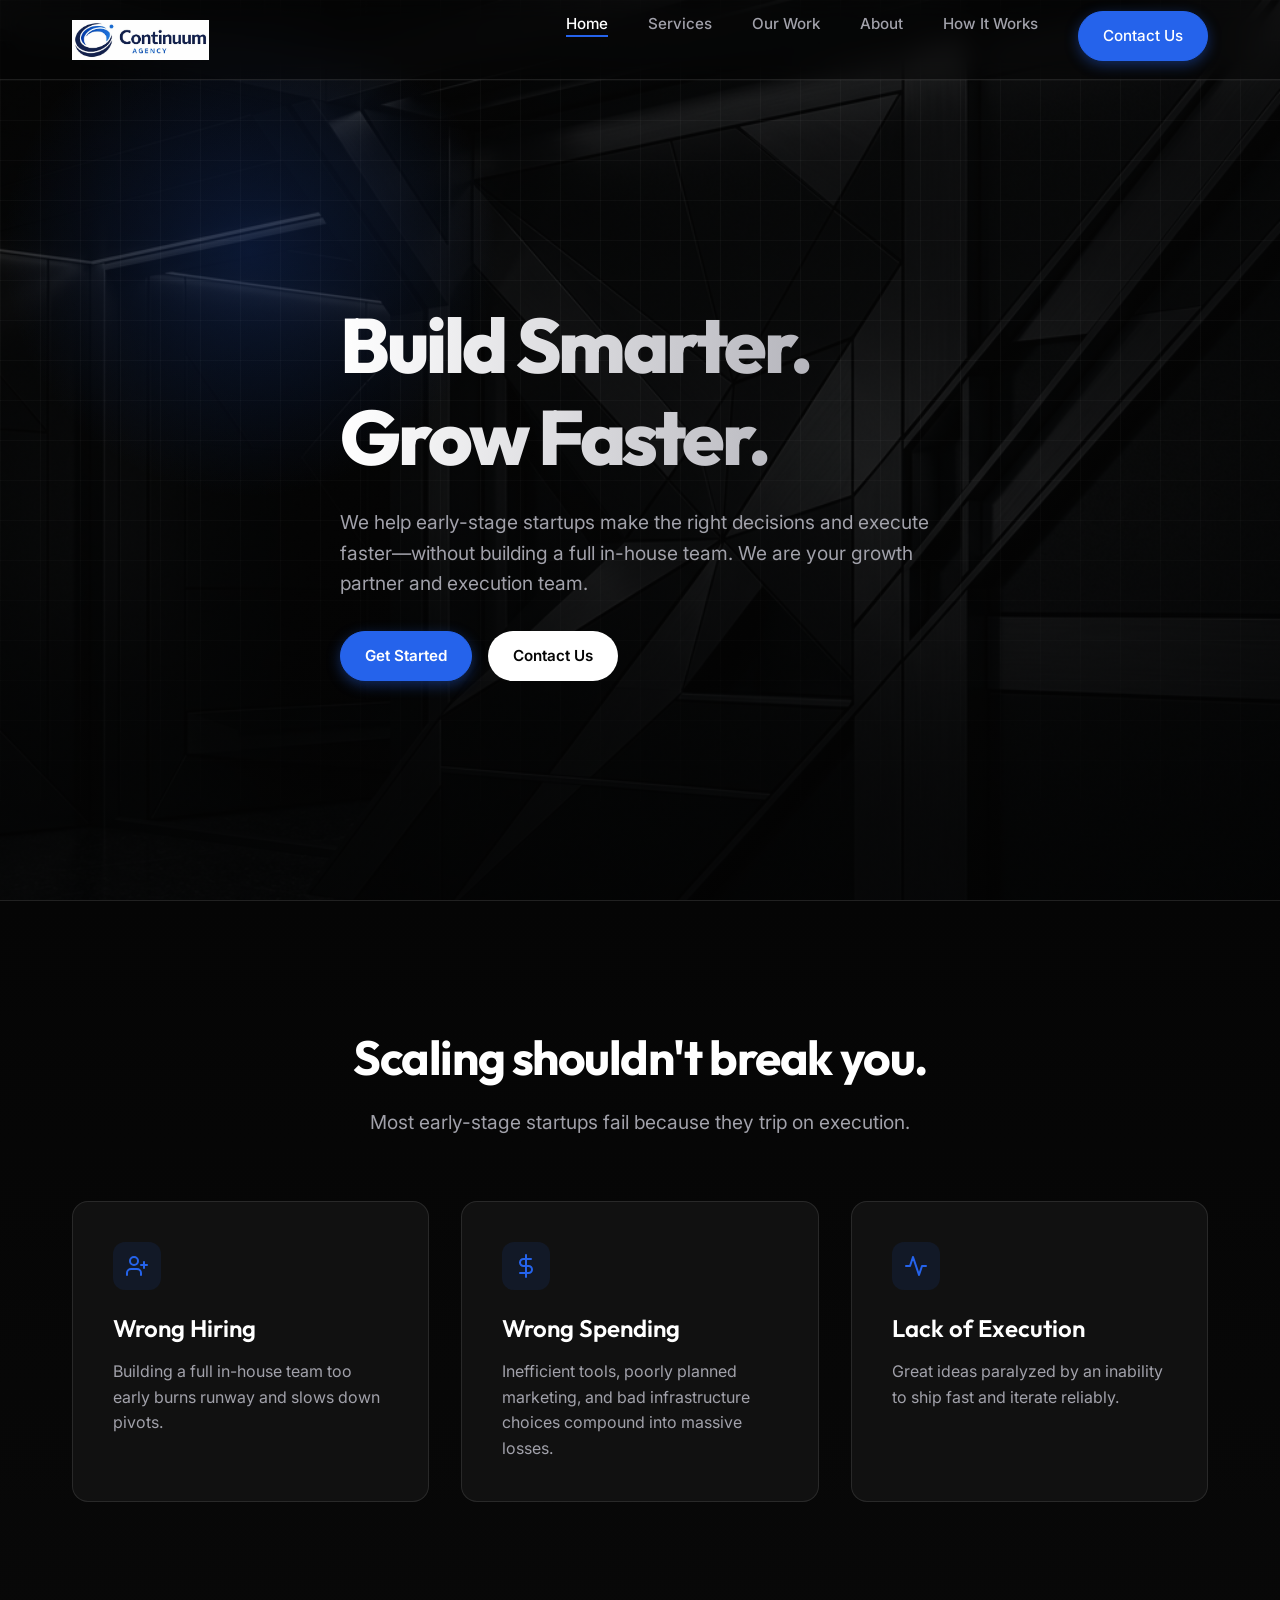
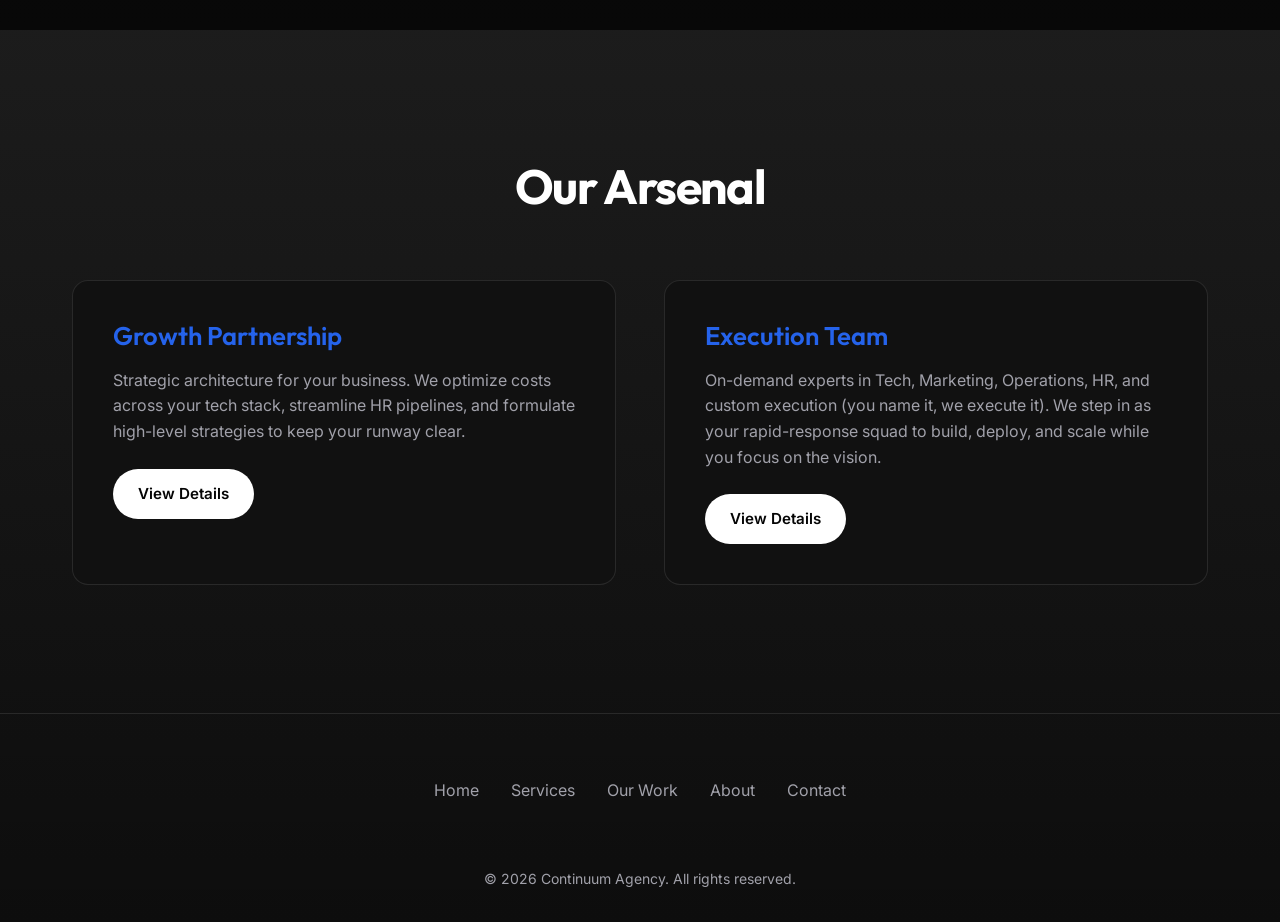
